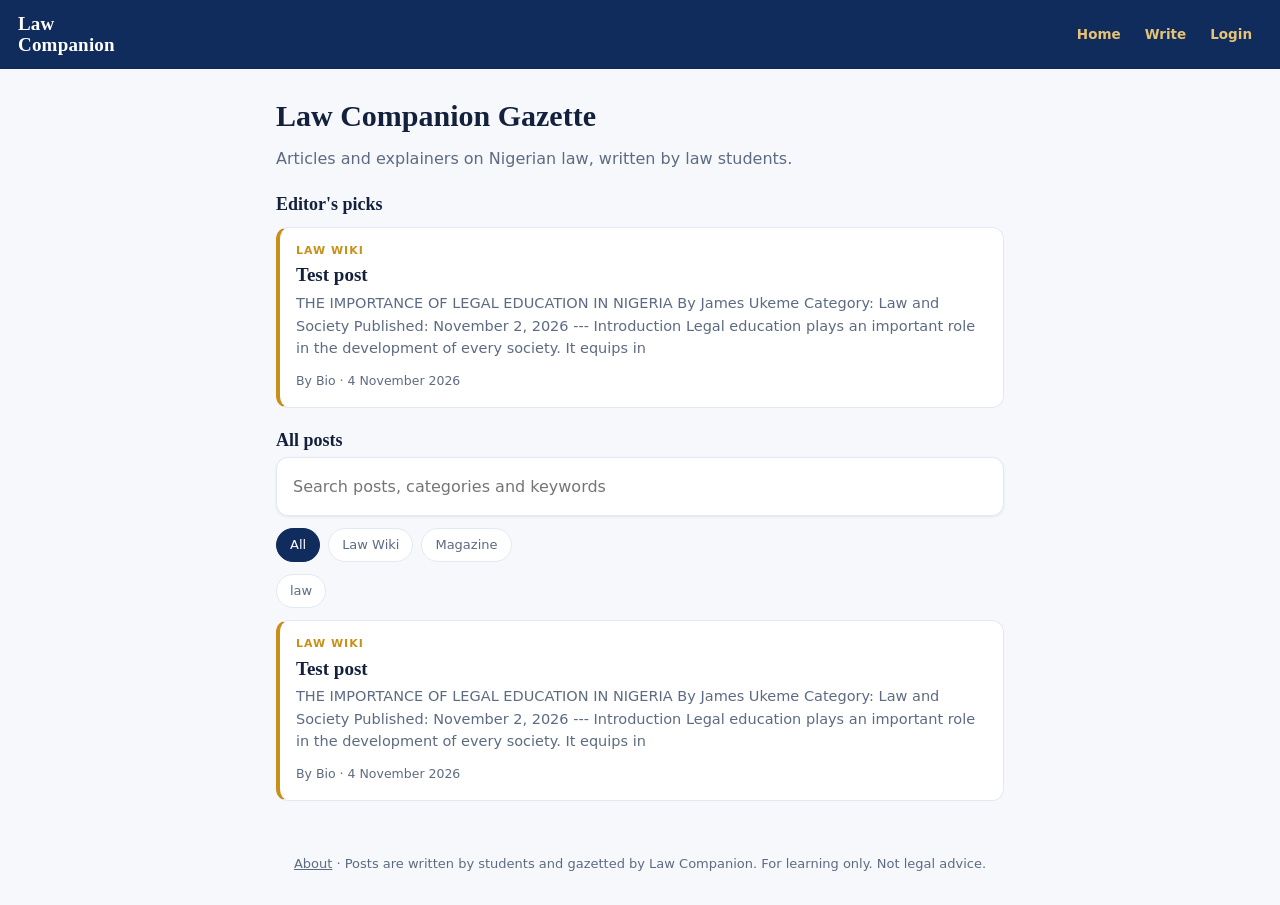
==== index.html @ 20d92868 "Update index.html" ====
<!doctype html><html lang="en"><head><meta charset="utf-8"><meta name="viewport" content="width=device-width,initial-scale=1"><title>Law Companion Gazette</title><meta name="description" content="Articles and explainers on Nigerian law, written by law students."><link rel="canonical" href="https://lawcomp.github.io/gazette/"><meta property="og:title" content="Law Companion Gazette"><meta property="og:description" content="Articles and explainers on Nigerian law, written by law students."><meta property="og:type" content="website"><meta property="og:site_name" content="Law Companion"><meta property="og:url" content="https://lawcomp.github.io/gazette/"><meta property="og:locale" content="en_NG"><meta name="twitter:card" content="summary"><meta name="twitter:title" content="Law Companion Gazette"><meta name="twitter:description" content="Articles and explainers on Nigerian law, written by law students."><meta name="theme-color" content="#0f2c5c"><meta name="robots" content="index,follow,max-image-preview:large,max-snippet:-1"><link rel="stylesheet" href="https://lawcomp.github.io/gazette/style.css"><script type="application/ld+json">{"@context":"https://schema.org","@type":"WebSite","name":"Law Companion Gazette","url":"https://lawcomp.github.io/gazette/","inLanguage":"en","publisher":{"@type":"Organization","name":"Law Companion"}}</script></head><body data-page=""><header class="top"><a class="brand" href="https://lawcomp.github.io/gazette/">Law<br>Companion</a><nav class="nv"><a data-p="home" href="https://lawcomp.github.io/gazette/">Home</a><a data-p="write" href="https://lawcomp.github.io/gazette/write.html">Write</a><a data-p="login" id="nvl" href="https://lawcomp.github.io/gazette/login.html">Login</a></nav></header><main><h1>Law Companion Gazette</h1><p class="lead">Articles and explainers on Nigerian law, written by law students.</p><h2 class="sh">Editor's picks</h2><a class="it" href="https://lawcomp.github.io/gazette/posts/test-post-7487bdad.html"><div class="k">Law Wiki</div><b>Test post</b><p>THE IMPORTANCE OF LEGAL EDUCATION IN NIGERIA By James Ukeme Category: Law and Society Published: November 2, 2026 --- Introduction Legal education plays an important role in the development of every society. It equips in</p><small>By Bio · 4 November 2026</small></a><h2 class="sh">All posts</h2><input class="search" id="q" type="search" placeholder="Search posts, categories and keywords" autocomplete="off"><div class="chips"><button class="on" data-kf="all">All</button><button data-kf="wiki">Law Wiki</button><button data-kf="magazine">Magazine</button></div><div class="chips"><button data-tf="law">law</button></div><a class="it" href="https://lawcomp.github.io/gazette/posts/test-post-7487bdad.html" data-k="wiki" data-t="|law|" data-s="test post the importance of legal education in nigeria by james ukeme category: law and society published: november 2, 2026 --- introduction legal education plays an important role in the development of every society. it equips in law bio"><div class="k">Law Wiki</div><b>Test post</b><p>THE IMPORTANCE OF LEGAL EDUCATION IN NIGERIA By James Ukeme Category: Law and Society Published: November 2, 2026 --- Introduction Legal education plays an important role in the development of every society. It equips in</p><small>By Bio · 4 November 2026</small></a><p id="none" class="lead" hidden>Nothing found.</p><script src="https://lawcomp.github.io/gazette/app.js"></script></main><footer><a href="https://lawcomp.github.io/gazette/about.html" style="text-decoration:underline">About</a> · Posts are written by students and gazetted by Law Companion. For learning only. Not legal advice.</footer><script src="https://lawcomp.github.io/gazette/site.js"></script></body></html>
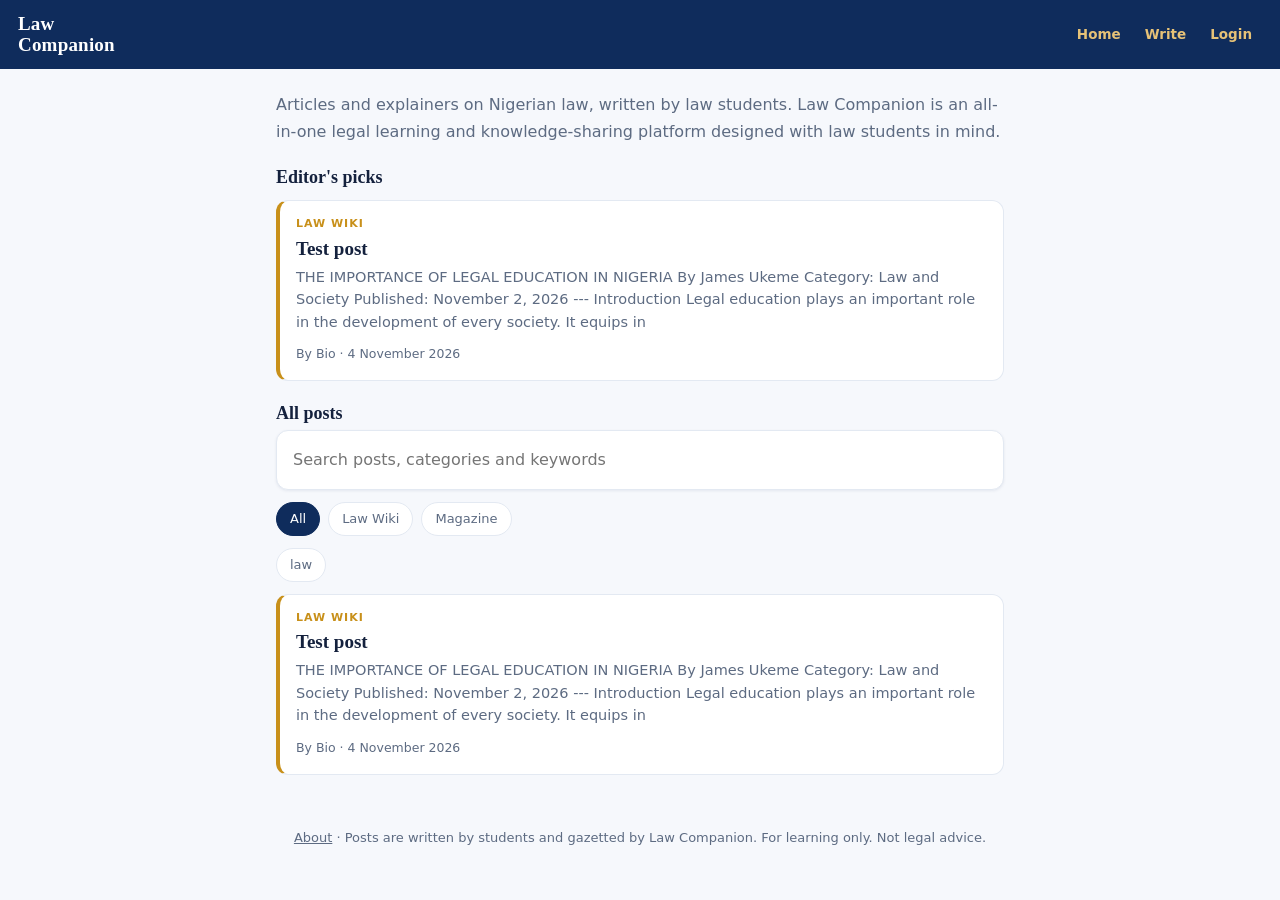
==== commit f930be02: "Update index.html" ====
--- a/index.html
+++ b/index.html
@@ -1 +1 @@
-<!doctype html><html lang="en"><head><meta charset="utf-8"><meta name="viewport" content="width=device-width,initial-scale=1"><title>Law Companion Gazette</title><meta name="description" content="Articles and explainers on Nigerian law, written by law students."><link rel="canonical" href="https://lawcomp.github.io/gazette/"><meta property="og:title" content="Law Companion Gazette"><meta property="og:description" content="Articles and explainers on Nigerian law, written by law students."><meta property="og:type" content="website"><meta property="og:site_name" content="Law Companion"><meta property="og:url" content="https://lawcomp.github.io/gazette/"><meta property="og:locale" content="en_NG"><meta name="twitter:card" content="summary"><meta name="twitter:title" content="Law Companion Gazette"><meta name="twitter:description" content="Articles and explainers on Nigerian law, written by law students."><meta name="theme-color" content="#0f2c5c"><meta name="robots" content="index,follow,max-image-preview:large,max-snippet:-1"><link rel="stylesheet" href="https://lawcomp.github.io/gazette/style.css"><script type="application/ld+json">{"@context":"https://schema.org","@type":"WebSite","name":"Law Companion Gazette","url":"https://lawcomp.github.io/gazette/","inLanguage":"en","publisher":{"@type":"Organization","name":"Law Companion"}}</script></head><body data-page=""><header class="top"><a class="brand" href="https://lawcomp.github.io/gazette/">Law<br>Companion</a><nav class="nv"><a data-p="home" href="https://lawcomp.github.io/gazette/">Home</a><a data-p="write" href="https://lawcomp.github.io/gazette/write.html">Write</a><a data-p="login" id="nvl" href="https://lawcomp.github.io/gazette/login.html">Login</a></nav></header><main><h1>Law Companion Gazette</h1><p class="lead">Articles and explainers on Nigerian law, written by law students.</p><h2 class="sh">Editor's picks</h2><a class="it" href="https://lawcomp.github.io/gazette/posts/test-post-7487bdad.html"><div class="k">Law Wiki</div><b>Test post</b><p>THE IMPORTANCE OF LEGAL EDUCATION IN NIGERIA By James Ukeme Category: Law and Society Published: November 2, 2026 --- Introduction Legal education plays an important role in the development of every society. It equips in</p><small>By Bio · 4 November 2026</small></a><h2 class="sh">All posts</h2><input class="search" id="q" type="search" placeholder="Search posts, categories and keywords" autocomplete="off"><div class="chips"><button class="on" data-kf="all">All</button><button data-kf="wiki">Law Wiki</button><button data-kf="magazine">Magazine</button></div><div class="chips"><button data-tf="law">law</button></div><a class="it" href="https://lawcomp.github.io/gazette/posts/test-post-7487bdad.html" data-k="wiki" data-t="|law|" data-s="test post the importance of legal education in nigeria by james ukeme category: law and society published: november 2, 2026 --- introduction legal education plays an important role in the development of every society. it equips in law bio"><div class="k">Law Wiki</div><b>Test post</b><p>THE IMPORTANCE OF LEGAL EDUCATION IN NIGERIA By James Ukeme Category: Law and Society Published: November 2, 2026 --- Introduction Legal education plays an important role in the development of every society. It equips in</p><small>By Bio · 4 November 2026</small></a><p id="none" class="lead" hidden>Nothing found.</p><script src="https://lawcomp.github.io/gazette/app.js"></script></main><footer><a href="https://lawcomp.github.io/gazette/about.html" style="text-decoration:underline">About</a> · Posts are written by students and gazetted by Law Companion. For learning only. Not legal advice.</footer><script src="https://lawcomp.github.io/gazette/site.js"></script></body></html>+<!doctype html><html lang="en"><head><meta charset="utf-8"><meta name="viewport" content="width=device-width,initial-scale=1"><title>Law Companion Gazette</title><meta name="description" content="Articles and explainers on Nigerian law, written by law students. Law Companion is an all-in-one legal learning and knowledge-sharing platform designed with law students in mind."><link rel="canonical" href="https://lawcomp.github.io/gazette/"><meta property="og:title" content="Law Companion Gazette"><meta property="og:description" content="Articles and explainers on Nigerian law, written by law students. Law Companion is an all-in-one legal learning and knowledge-sharing platform designed with law students in mind."><meta property="og:type" content="website"><meta property="og:site_name" content="Law Companion"><meta property="og:url" content="https://lawcomp.github.io/gazette/"><meta property="og:locale" content="en_NG"><meta name="twitter:card" content="summary"><meta name="twitter:title" content="Law Companion Gazette"><meta name="twitter:description" content="Articles and explainers on Nigerian law, written by law students. Law Companion is an all-in-one legal learning and knowledge-sharing platform designed with law students in mind."><meta name="theme-color" content="#0f2c5c"><meta name="robots" content="index,follow,max-image-preview:large,max-snippet:-1"><link rel="stylesheet" href="https://lawcomp.github.io/gazette/style.css"><script type="application/ld+json">{"@context":"https://schema.org","@type":"WebSite","name":"Law Companion Gazette","url":"https://lawcomp.github.io/gazette/","inLanguage":"en","publisher":{"@type":"Organization","name":"Law Companion"}}</script></head><body data-page=""><header class="top"><a class="brand" href="https://lawcomp.github.io/gazette/">Law<br>Companion</a><nav class="nv"><a data-p="home" href="https://lawcomp.github.io/gazette/">Home</a><a data-p="write" href="https://lawcomp.github.io/gazette/write.html">Write</a><a data-p="login" id="nvl" href="https://lawcomp.github.io/gazette/login.html">Login</a></nav></header><main><h1 class="sr">Law Companion Gazette</h1><p class="lead">Articles and explainers on Nigerian law, written by law students. Law Companion is an all-in-one legal learning and knowledge-sharing platform designed with law students in mind.</p><h2 class="sh">Editor's picks</h2><a class="it" href="https://lawcomp.github.io/gazette/posts/test-post-7487bdad.html"><div class="k">Law Wiki</div><b>Test post</b><p>THE IMPORTANCE OF LEGAL EDUCATION IN NIGERIA By James Ukeme Category: Law and Society Published: November 2, 2026 --- Introduction Legal education plays an important role in the development of every society. It equips in</p><small>By Bio · 4 November 2026</small></a><h2 class="sh">All posts</h2><input class="search" id="q" type="search" placeholder="Search posts, categories and keywords" autocomplete="off"><div class="chips"><button class="on" data-kf="all">All</button><button data-kf="wiki">Law Wiki</button><button data-kf="magazine">Magazine</button></div><div class="chips"><button data-tf="law">law</button></div><a class="it" href="https://lawcomp.github.io/gazette/posts/test-post-7487bdad.html" data-k="wiki" data-t="|law|" data-s="test post the importance of legal education in nigeria by james ukeme category: law and society published: november 2, 2026 --- introduction legal education plays an important role in the development of every society. it equips in law bio"><div class="k">Law Wiki</div><b>Test post</b><p>THE IMPORTANCE OF LEGAL EDUCATION IN NIGERIA By James Ukeme Category: Law and Society Published: November 2, 2026 --- Introduction Legal education plays an important role in the development of every society. It equips in</p><small>By Bio · 4 November 2026</small></a><p id="none" class="lead" hidden>Nothing found.</p><script src="https://lawcomp.github.io/gazette/app.js"></script></main><footer><a href="https://lawcomp.github.io/gazette/about.html" style="text-decoration:underline">About</a> · Posts are written by students and gazetted by Law Companion. For learning only. Not legal advice.</footer><script src="https://lawcomp.github.io/gazette/site.js"></script></body></html>
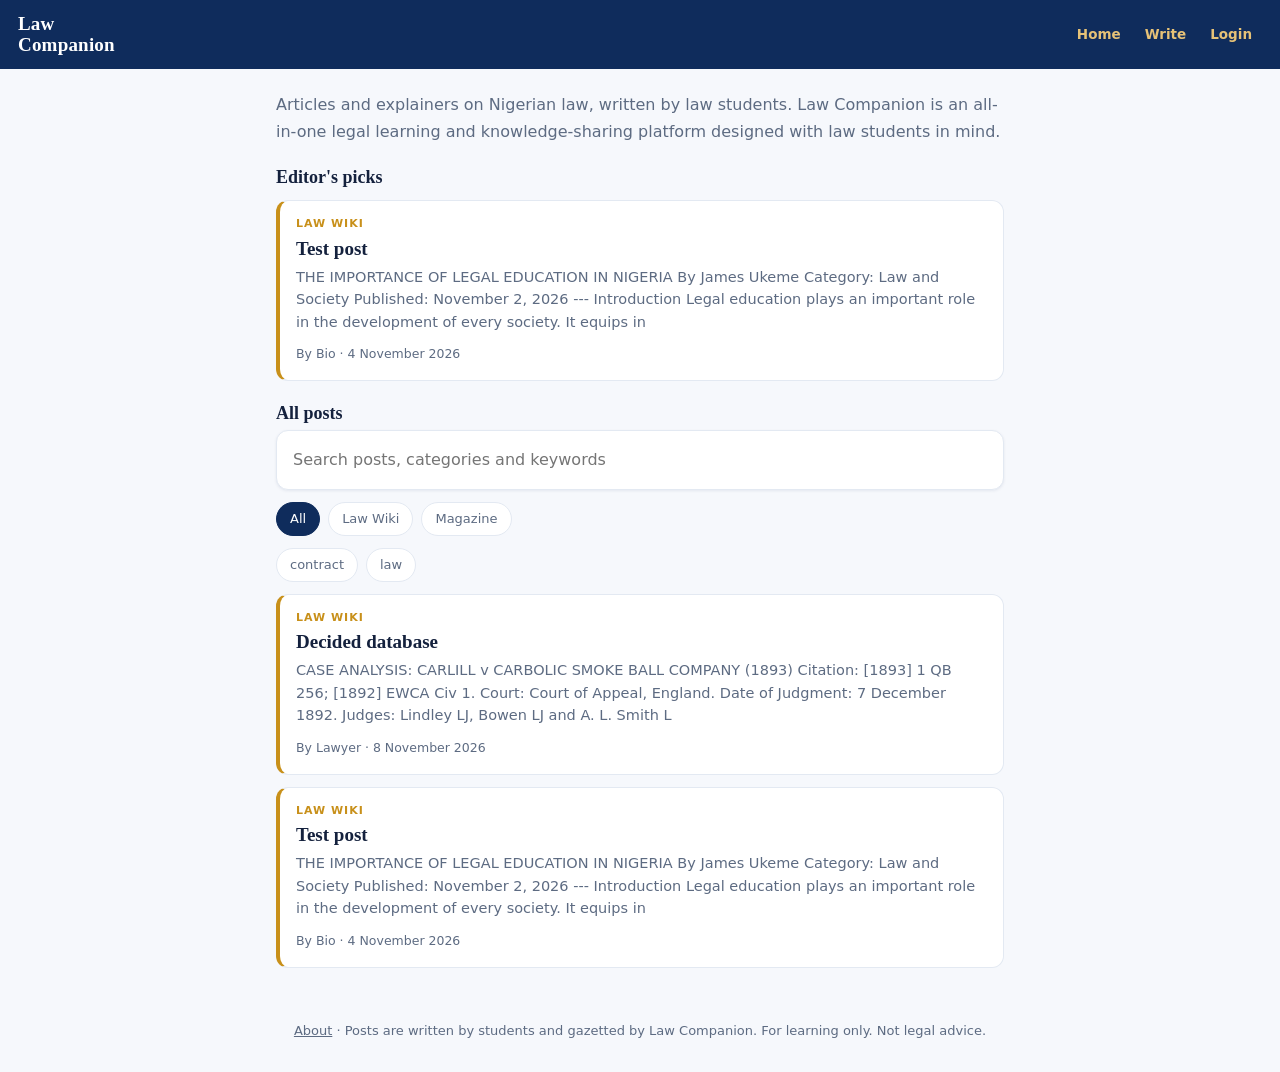
==== commit 1c524dcd: "Update index.html" ====
--- a/index.html
+++ b/index.html
@@ -1 +1 @@
-<!doctype html><html lang="en"><head><meta charset="utf-8"><meta name="viewport" content="width=device-width,initial-scale=1"><title>Law Companion Gazette</title><meta name="description" content="Articles and explainers on Nigerian law, written by law students. Law Companion is an all-in-one legal learning and knowledge-sharing platform designed with law students in mind."><link rel="canonical" href="https://lawcomp.github.io/gazette/"><meta property="og:title" content="Law Companion Gazette"><meta property="og:description" content="Articles and explainers on Nigerian law, written by law students. Law Companion is an all-in-one legal learning and knowledge-sharing platform designed with law students in mind."><meta property="og:type" content="website"><meta property="og:site_name" content="Law Companion"><meta property="og:url" content="https://lawcomp.github.io/gazette/"><meta property="og:locale" content="en_NG"><meta name="twitter:card" content="summary"><meta name="twitter:title" content="Law Companion Gazette"><meta name="twitter:description" content="Articles and explainers on Nigerian law, written by law students. Law Companion is an all-in-one legal learning and knowledge-sharing platform designed with law students in mind."><meta name="theme-color" content="#0f2c5c"><meta name="robots" content="index,follow,max-image-preview:large,max-snippet:-1"><link rel="stylesheet" href="https://lawcomp.github.io/gazette/style.css"><script type="application/ld+json">{"@context":"https://schema.org","@type":"WebSite","name":"Law Companion Gazette","url":"https://lawcomp.github.io/gazette/","inLanguage":"en","publisher":{"@type":"Organization","name":"Law Companion"}}</script></head><body data-page=""><header class="top"><a class="brand" href="https://lawcomp.github.io/gazette/">Law<br>Companion</a><nav class="nv"><a data-p="home" href="https://lawcomp.github.io/gazette/">Home</a><a data-p="write" href="https://lawcomp.github.io/gazette/write.html">Write</a><a data-p="login" id="nvl" href="https://lawcomp.github.io/gazette/login.html">Login</a></nav></header><main><h1 class="sr">Law Companion Gazette</h1><p class="lead">Articles and explainers on Nigerian law, written by law students. Law Companion is an all-in-one legal learning and knowledge-sharing platform designed with law students in mind.</p><h2 class="sh">Editor's picks</h2><a class="it" href="https://lawcomp.github.io/gazette/posts/test-post-7487bdad.html"><div class="k">Law Wiki</div><b>Test post</b><p>THE IMPORTANCE OF LEGAL EDUCATION IN NIGERIA By James Ukeme Category: Law and Society Published: November 2, 2026 --- Introduction Legal education plays an important role in the development of every society. It equips in</p><small>By Bio · 4 November 2026</small></a><h2 class="sh">All posts</h2><input class="search" id="q" type="search" placeholder="Search posts, categories and keywords" autocomplete="off"><div class="chips"><button class="on" data-kf="all">All</button><button data-kf="wiki">Law Wiki</button><button data-kf="magazine">Magazine</button></div><div class="chips"><button data-tf="law">law</button></div><a class="it" href="https://lawcomp.github.io/gazette/posts/test-post-7487bdad.html" data-k="wiki" data-t="|law|" data-s="test post the importance of legal education in nigeria by james ukeme category: law and society published: november 2, 2026 --- introduction legal education plays an important role in the development of every society. it equips in law bio"><div class="k">Law Wiki</div><b>Test post</b><p>THE IMPORTANCE OF LEGAL EDUCATION IN NIGERIA By James Ukeme Category: Law and Society Published: November 2, 2026 --- Introduction Legal education plays an important role in the development of every society. It equips in</p><small>By Bio · 4 November 2026</small></a><p id="none" class="lead" hidden>Nothing found.</p><script src="https://lawcomp.github.io/gazette/app.js"></script></main><footer><a href="https://lawcomp.github.io/gazette/about.html" style="text-decoration:underline">About</a> · Posts are written by students and gazetted by Law Companion. For learning only. Not legal advice.</footer><script src="https://lawcomp.github.io/gazette/site.js"></script></body></html>+<!doctype html><html lang="en"><head><meta charset="utf-8"><meta name="viewport" content="width=device-width,initial-scale=1"><title>Law Companion Gazette</title><meta name="description" content="Articles and explainers on Nigerian law, written by law students. Law Companion is an all-in-one legal learning and knowledge-sharing platform designed with law students in mind."><link rel="canonical" href="https://lawcomp.github.io/gazette/"><meta property="og:title" content="Law Companion Gazette"><meta property="og:description" content="Articles and explainers on Nigerian law, written by law students. Law Companion is an all-in-one legal learning and knowledge-sharing platform designed with law students in mind."><meta property="og:type" content="website"><meta property="og:site_name" content="Law Companion"><meta property="og:url" content="https://lawcomp.github.io/gazette/"><meta property="og:locale" content="en_NG"><meta name="twitter:card" content="summary"><meta name="twitter:title" content="Law Companion Gazette"><meta name="twitter:description" content="Articles and explainers on Nigerian law, written by law students. Law Companion is an all-in-one legal learning and knowledge-sharing platform designed with law students in mind."><meta name="theme-color" content="#0f2c5c"><meta name="robots" content="index,follow,max-image-preview:large,max-snippet:-1"><link rel="stylesheet" href="https://lawcomp.github.io/gazette/style.css"><script type="application/ld+json">{"@context":"https://schema.org","@type":"WebSite","name":"Law Companion Gazette","url":"https://lawcomp.github.io/gazette/","inLanguage":"en","publisher":{"@type":"Organization","name":"Law Companion"}}</script></head><body data-page=""><header class="top"><a class="brand" href="https://lawcomp.github.io/gazette/">Law<br>Companion</a><nav class="nv"><a data-p="home" href="https://lawcomp.github.io/gazette/">Home</a><a data-p="write" href="https://lawcomp.github.io/gazette/write.html">Write</a><a data-p="login" id="nvl" href="https://lawcomp.github.io/gazette/login.html">Login</a></nav></header><main><h1 class="sr">Law Companion Gazette</h1><p class="lead">Articles and explainers on Nigerian law, written by law students. Law Companion is an all-in-one legal learning and knowledge-sharing platform designed with law students in mind.</p><h2 class="sh">Editor's picks</h2><a class="it" href="https://lawcomp.github.io/gazette/posts/test-post-7487bdad.html"><div class="k">Law Wiki</div><b>Test post</b><p>THE IMPORTANCE OF LEGAL EDUCATION IN NIGERIA By James Ukeme Category: Law and Society Published: November 2, 2026 --- Introduction Legal education plays an important role in the development of every society. It equips in</p><small>By Bio · 4 November 2026</small></a><h2 class="sh">All posts</h2><input class="search" id="q" type="search" placeholder="Search posts, categories and keywords" autocomplete="off"><div class="chips"><button class="on" data-kf="all">All</button><button data-kf="wiki">Law Wiki</button><button data-kf="magazine">Magazine</button></div><div class="chips"><button data-tf="contract">contract</button><button data-tf="law">law</button></div><a class="it" href="https://lawcomp.github.io/gazette/posts/decided-database-3cb7c209.html" data-k="wiki" data-t="|contract|" data-s="decided database case analysis: carlill v carbolic smoke ball company (1893) citation: [1893] 1 qb 256; [1892] ewca civ 1. court: court of appeal, england. date of judgment: 7 december 1892. judges: lindley lj, bowen lj and a. l. smith l contract lawyer"><div class="k">Law Wiki</div><b>Decided database</b><p>CASE ANALYSIS: CARLILL v CARBOLIC SMOKE BALL COMPANY (1893) Citation: [1893] 1 QB 256; [1892] EWCA Civ 1. Court: Court of Appeal, England. Date of Judgment: 7 December 1892. Judges: Lindley LJ, Bowen LJ and A. L. Smith L</p><small>By Lawyer · 8 November 2026</small></a><a class="it" href="https://lawcomp.github.io/gazette/posts/test-post-7487bdad.html" data-k="wiki" data-t="|law|" data-s="test post the importance of legal education in nigeria by james ukeme category: law and society published: november 2, 2026 --- introduction legal education plays an important role in the development of every society. it equips in law bio"><div class="k">Law Wiki</div><b>Test post</b><p>THE IMPORTANCE OF LEGAL EDUCATION IN NIGERIA By James Ukeme Category: Law and Society Published: November 2, 2026 --- Introduction Legal education plays an important role in the development of every society. It equips in</p><small>By Bio · 4 November 2026</small></a><p id="none" class="lead" hidden>Nothing found.</p><script src="https://lawcomp.github.io/gazette/app.js"></script></main><footer><a href="https://lawcomp.github.io/gazette/about.html" style="text-decoration:underline">About</a> · Posts are written by students and gazetted by Law Companion. For learning only. Not legal advice.</footer><script src="https://lawcomp.github.io/gazette/site.js"></script></body></html>
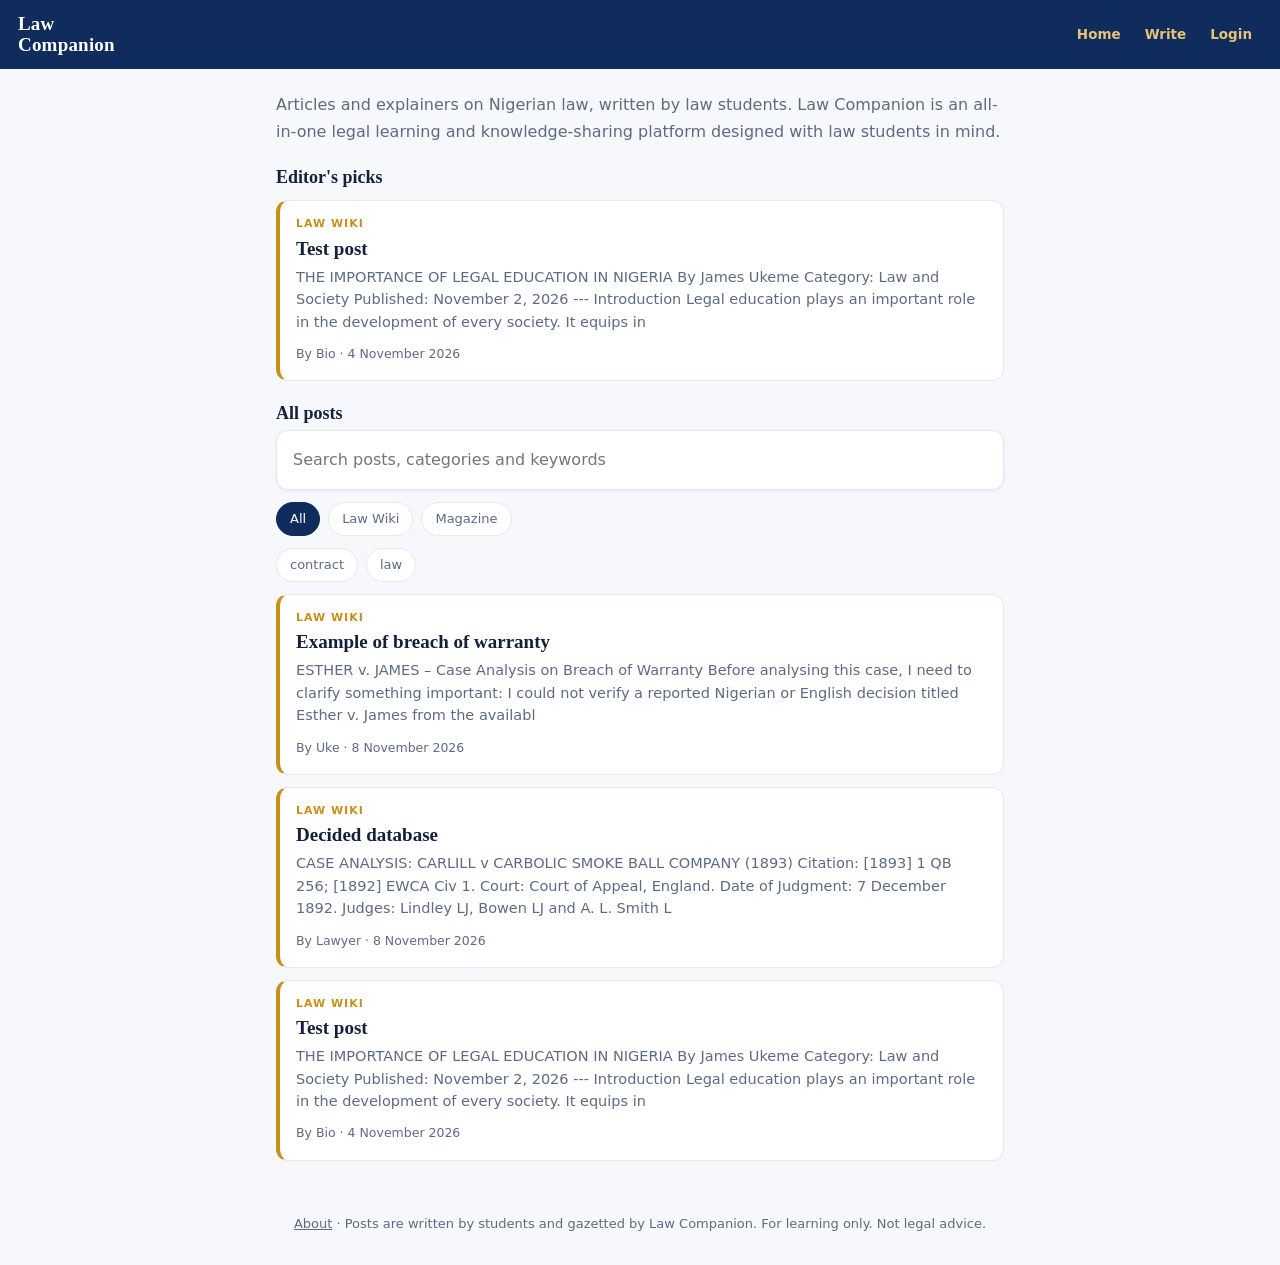
==== commit fcdbe75c: "Update index.html" ====
--- a/index.html
+++ b/index.html
@@ -1 +1 @@
-<!doctype html><html lang="en"><head><meta charset="utf-8"><meta name="viewport" content="width=device-width,initial-scale=1"><title>Law Companion Gazette</title><meta name="description" content="Articles and explainers on Nigerian law, written by law students. Law Companion is an all-in-one legal learning and knowledge-sharing platform designed with law students in mind."><link rel="canonical" href="https://lawcomp.github.io/gazette/"><meta property="og:title" content="Law Companion Gazette"><meta property="og:description" content="Articles and explainers on Nigerian law, written by law students. Law Companion is an all-in-one legal learning and knowledge-sharing platform designed with law students in mind."><meta property="og:type" content="website"><meta property="og:site_name" content="Law Companion"><meta property="og:url" content="https://lawcomp.github.io/gazette/"><meta property="og:locale" content="en_NG"><meta name="twitter:card" content="summary"><meta name="twitter:title" content="Law Companion Gazette"><meta name="twitter:description" content="Articles and explainers on Nigerian law, written by law students. Law Companion is an all-in-one legal learning and knowledge-sharing platform designed with law students in mind."><meta name="theme-color" content="#0f2c5c"><meta name="robots" content="index,follow,max-image-preview:large,max-snippet:-1"><link rel="stylesheet" href="https://lawcomp.github.io/gazette/style.css"><script type="application/ld+json">{"@context":"https://schema.org","@type":"WebSite","name":"Law Companion Gazette","url":"https://lawcomp.github.io/gazette/","inLanguage":"en","publisher":{"@type":"Organization","name":"Law Companion"}}</script></head><body data-page=""><header class="top"><a class="brand" href="https://lawcomp.github.io/gazette/">Law<br>Companion</a><nav class="nv"><a data-p="home" href="https://lawcomp.github.io/gazette/">Home</a><a data-p="write" href="https://lawcomp.github.io/gazette/write.html">Write</a><a data-p="login" id="nvl" href="https://lawcomp.github.io/gazette/login.html">Login</a></nav></header><main><h1 class="sr">Law Companion Gazette</h1><p class="lead">Articles and explainers on Nigerian law, written by law students. Law Companion is an all-in-one legal learning and knowledge-sharing platform designed with law students in mind.</p><h2 class="sh">Editor's picks</h2><a class="it" href="https://lawcomp.github.io/gazette/posts/test-post-7487bdad.html"><div class="k">Law Wiki</div><b>Test post</b><p>THE IMPORTANCE OF LEGAL EDUCATION IN NIGERIA By James Ukeme Category: Law and Society Published: November 2, 2026 --- Introduction Legal education plays an important role in the development of every society. It equips in</p><small>By Bio · 4 November 2026</small></a><h2 class="sh">All posts</h2><input class="search" id="q" type="search" placeholder="Search posts, categories and keywords" autocomplete="off"><div class="chips"><button class="on" data-kf="all">All</button><button data-kf="wiki">Law Wiki</button><button data-kf="magazine">Magazine</button></div><div class="chips"><button data-tf="contract">contract</button><button data-tf="law">law</button></div><a class="it" href="https://lawcomp.github.io/gazette/posts/decided-database-3cb7c209.html" data-k="wiki" data-t="|contract|" data-s="decided database case analysis: carlill v carbolic smoke ball company (1893) citation: [1893] 1 qb 256; [1892] ewca civ 1. court: court of appeal, england. date of judgment: 7 december 1892. judges: lindley lj, bowen lj and a. l. smith l contract lawyer"><div class="k">Law Wiki</div><b>Decided database</b><p>CASE ANALYSIS: CARLILL v CARBOLIC SMOKE BALL COMPANY (1893) Citation: [1893] 1 QB 256; [1892] EWCA Civ 1. Court: Court of Appeal, England. Date of Judgment: 7 December 1892. Judges: Lindley LJ, Bowen LJ and A. L. Smith L</p><small>By Lawyer · 8 November 2026</small></a><a class="it" href="https://lawcomp.github.io/gazette/posts/test-post-7487bdad.html" data-k="wiki" data-t="|law|" data-s="test post the importance of legal education in nigeria by james ukeme category: law and society published: november 2, 2026 --- introduction legal education plays an important role in the development of every society. it equips in law bio"><div class="k">Law Wiki</div><b>Test post</b><p>THE IMPORTANCE OF LEGAL EDUCATION IN NIGERIA By James Ukeme Category: Law and Society Published: November 2, 2026 --- Introduction Legal education plays an important role in the development of every society. It equips in</p><small>By Bio · 4 November 2026</small></a><p id="none" class="lead" hidden>Nothing found.</p><script src="https://lawcomp.github.io/gazette/app.js"></script></main><footer><a href="https://lawcomp.github.io/gazette/about.html" style="text-decoration:underline">About</a> · Posts are written by students and gazetted by Law Companion. For learning only. Not legal advice.</footer><script src="https://lawcomp.github.io/gazette/site.js"></script></body></html>+<!doctype html><html lang="en"><head><meta charset="utf-8"><meta name="viewport" content="width=device-width,initial-scale=1"><title>Law Companion Gazette</title><meta name="description" content="Articles and explainers on Nigerian law, written by law students. Law Companion is an all-in-one legal learning and knowledge-sharing platform designed with law students in mind."><link rel="canonical" href="https://lawcomp.github.io/gazette/"><meta property="og:title" content="Law Companion Gazette"><meta property="og:description" content="Articles and explainers on Nigerian law, written by law students. Law Companion is an all-in-one legal learning and knowledge-sharing platform designed with law students in mind."><meta property="og:type" content="website"><meta property="og:site_name" content="Law Companion"><meta property="og:url" content="https://lawcomp.github.io/gazette/"><meta property="og:locale" content="en_NG"><meta name="twitter:card" content="summary"><meta name="twitter:title" content="Law Companion Gazette"><meta name="twitter:description" content="Articles and explainers on Nigerian law, written by law students. Law Companion is an all-in-one legal learning and knowledge-sharing platform designed with law students in mind."><meta name="theme-color" content="#0f2c5c"><meta name="robots" content="index,follow,max-image-preview:large,max-snippet:-1"><link rel="stylesheet" href="https://lawcomp.github.io/gazette/style.css"><script type="application/ld+json">{"@context":"https://schema.org","@type":"WebSite","name":"Law Companion Gazette","url":"https://lawcomp.github.io/gazette/","inLanguage":"en","publisher":{"@type":"Organization","name":"Law Companion"}}</script></head><body data-page=""><header class="top"><a class="brand" href="https://lawcomp.github.io/gazette/">Law<br>Companion</a><nav class="nv"><a data-p="home" href="https://lawcomp.github.io/gazette/">Home</a><a data-p="write" href="https://lawcomp.github.io/gazette/write.html">Write</a><a data-p="login" id="nvl" href="https://lawcomp.github.io/gazette/login.html">Login</a></nav></header><main><h1 class="sr">Law Companion Gazette</h1><p class="lead">Articles and explainers on Nigerian law, written by law students. Law Companion is an all-in-one legal learning and knowledge-sharing platform designed with law students in mind.</p><h2 class="sh">Editor's picks</h2><a class="it" href="https://lawcomp.github.io/gazette/posts/test-post-7487bdad.html"><div class="k">Law Wiki</div><b>Test post</b><p>THE IMPORTANCE OF LEGAL EDUCATION IN NIGERIA By James Ukeme Category: Law and Society Published: November 2, 2026 --- Introduction Legal education plays an important role in the development of every society. It equips in</p><small>By Bio · 4 November 2026</small></a><h2 class="sh">All posts</h2><input class="search" id="q" type="search" placeholder="Search posts, categories and keywords" autocomplete="off"><div class="chips"><button class="on" data-kf="all">All</button><button data-kf="wiki">Law Wiki</button><button data-kf="magazine">Magazine</button></div><div class="chips"><button data-tf="contract">contract</button><button data-tf="law">law</button></div><a class="it" href="https://lawcomp.github.io/gazette/posts/example-of-breach-of-warranty-2dda55b4.html" data-k="wiki" data-t="|contract|law|" data-s="example of breach of warranty esther v. james – case analysis on breach of warranty before analysing this case, i need to clarify something important: i could not verify a reported nigerian or english decision titled esther v. james from the availabl contract law uke"><div class="k">Law Wiki</div><b>Example of breach of warranty</b><p>ESTHER v. JAMES – Case Analysis on Breach of Warranty Before analysing this case, I need to clarify something important: I could not verify a reported Nigerian or English decision titled Esther v. James from the availabl</p><small>By Uke · 8 November 2026</small></a><a class="it" href="https://lawcomp.github.io/gazette/posts/decided-database-3cb7c209.html" data-k="wiki" data-t="|contract|" data-s="decided database case analysis: carlill v carbolic smoke ball company (1893) citation: [1893] 1 qb 256; [1892] ewca civ 1. court: court of appeal, england. date of judgment: 7 december 1892. judges: lindley lj, bowen lj and a. l. smith l contract lawyer"><div class="k">Law Wiki</div><b>Decided database</b><p>CASE ANALYSIS: CARLILL v CARBOLIC SMOKE BALL COMPANY (1893) Citation: [1893] 1 QB 256; [1892] EWCA Civ 1. Court: Court of Appeal, England. Date of Judgment: 7 December 1892. Judges: Lindley LJ, Bowen LJ and A. L. Smith L</p><small>By Lawyer · 8 November 2026</small></a><a class="it" href="https://lawcomp.github.io/gazette/posts/test-post-7487bdad.html" data-k="wiki" data-t="|law|" data-s="test post the importance of legal education in nigeria by james ukeme category: law and society published: november 2, 2026 --- introduction legal education plays an important role in the development of every society. it equips in law bio"><div class="k">Law Wiki</div><b>Test post</b><p>THE IMPORTANCE OF LEGAL EDUCATION IN NIGERIA By James Ukeme Category: Law and Society Published: November 2, 2026 --- Introduction Legal education plays an important role in the development of every society. It equips in</p><small>By Bio · 4 November 2026</small></a><p id="none" class="lead" hidden>Nothing found.</p><script src="https://lawcomp.github.io/gazette/app.js"></script></main><footer><a href="https://lawcomp.github.io/gazette/about.html" style="text-decoration:underline">About</a> · Posts are written by students and gazetted by Law Companion. For learning only. Not legal advice.</footer><script src="https://lawcomp.github.io/gazette/site.js"></script></body></html>
